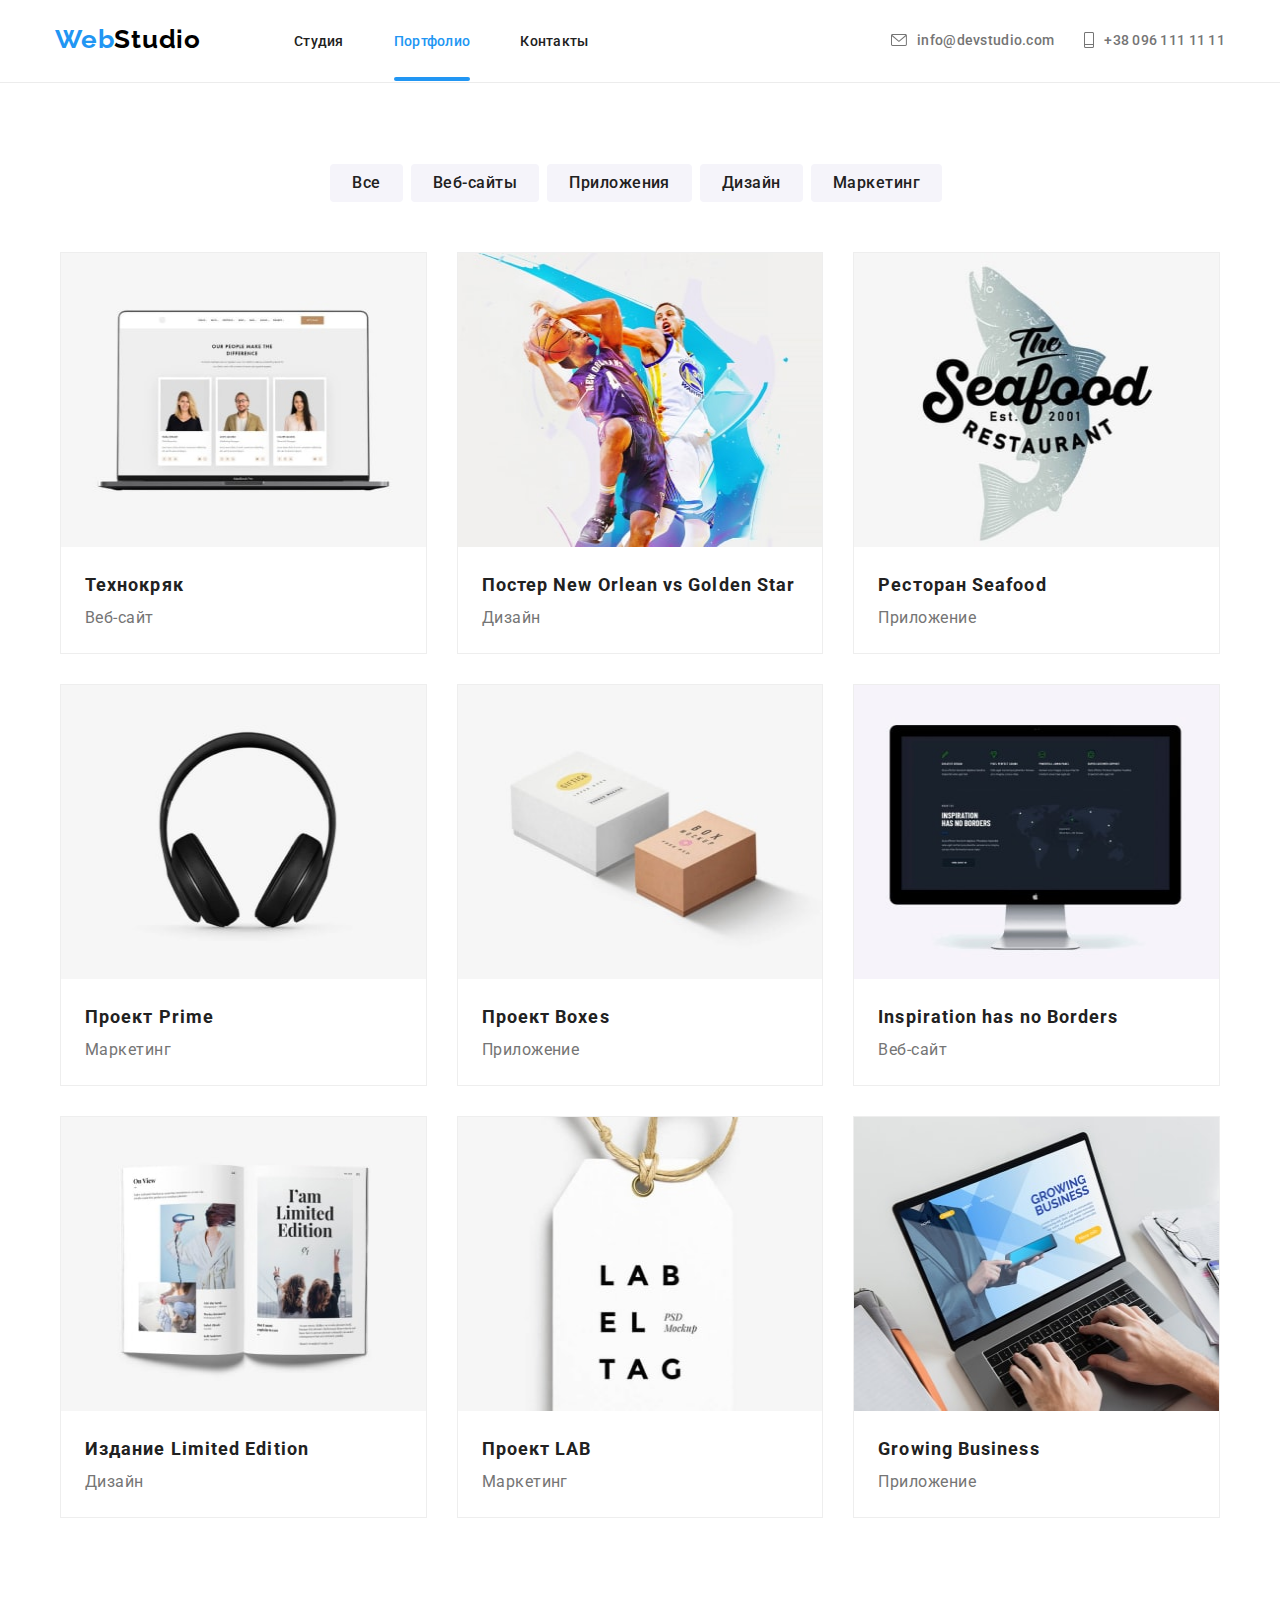
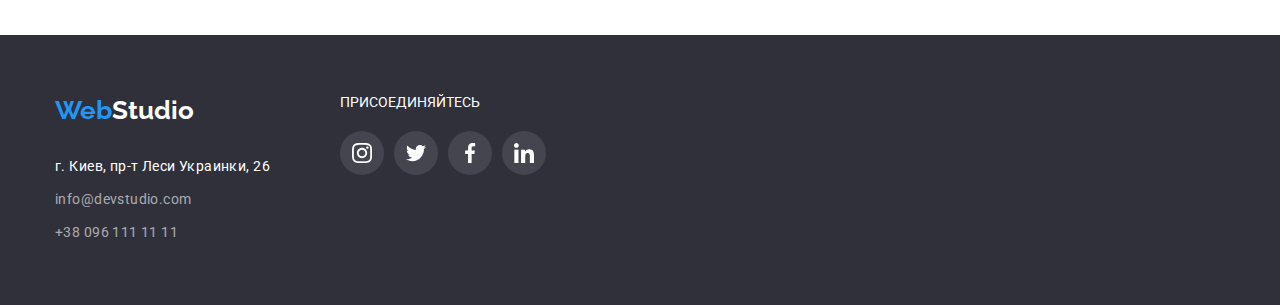
==== portfolio.html @ d1f21015 "update" ====
<!DOCTYPE html>
<html lang="ru">
<head>
    <meta charset="UTF-8">
    <meta name="viewport" content="width=device-width, initial-scale=1.0">
    <title>Portfolio</title>
    <link rel="stylesheet" href="https://cdnjs.cloudflare.com/ajax/libs/modern-normalize/1.0.0/modern-normalize.min.css" />
    <link rel="stylesheet" href="./css/modern-normalize.css">
    <link rel="preconnect" href="https://fonts.gstatic.com">
    <link href="https://fonts.googleapis.com/css2?family=Raleway:wght@700&family=Roboto:wght@400;500;700;900&display=swap"
        rel="stylesheet">
    <link rel="stylesheet" href="./css/slyle.css">  
</head>
<body>
    <!-- Header navigation-->
    <header class="header header-width">
        <div class="container">
            <div class="container-logo">
                <a class="logo-text-studio" href="./index.html" lang="en">
                    <span class="word-web">Web</span>Studio</a>
            </div>
            <nav class="navigation">
                <div class="container-item">
                    <ul class="navigation-menu list">
                        <li class="navigation-item">
                            <a class="navigation-list-link " href="index.html">Студия</a>
                        </li>
                        <li class="navigation-item">
                            <a class="navigation-list-link current" href="portfolio.html">Портфолио</a>
                        </li>
                        <li class="navigation-item">
                            <a class="navigation-list-link" href="#">Контакты</a>
                        </li>
                    </ul>
                </div>
    
            </nav>
        </div>
    
        <div class="container-address">
            <ul class="address-list list">
                <li>
                    <address class="address">
                        <a class="header-mail" href="mailto:info@devstudio.com">
                            <svg class="email-icon" width="16" height="12">
                                <use href="./images/sprite.svg#icon-email"></use>
                            </svg>
                            info@devstudio.com</a>
    
                    </address>
                </li>
                <li>
                    <address class="address">
                        <a class="header-tel" href="tel:+380961111111">
                            <svg class="tel-icon" width="10" height="16">
                                <use href="./images/sprite.svg#icon-telephon"></use>
                            </svg>
                            +38 096 111 11 11</a>
    
                    </address>
                </li>
            </ul>
        </div>
    
    </header>
    <main>
        <!--Portfolio-->
        <section class="portfolio-box indent">
            <div class="container-portfolio">
                <ul class="button-list list">
                    <li>
                        <a href="#">
                            <button class="portfolio-btn button" type="button">Все</button>
                        </a>
                        
                    </li>
                    <li>
                        <a href="#">
                            <button class="portfolio-btn button" type="button" >Веб-сайты</button>
                        </a>
                    </li>
                    <li>
                        <a href="#">
                            <button class="portfolio-btn button" type="button" >Приложения</button>
                        </a>
                    </li>
                    <li>
                        <a href="#">
                            <button class="portfolio-btn button" type="button" >Дизайн</button>
                        </a>
                    </li>
                    <li>
                        <a href="#"></a>
                            <button class="portfolio-btn button" type="button" >Маркетинг</button>
                        </a>
                    </li>
                </ul>                    
                        <ul class="portfolio-list list">
                            <li class="item-chart" >
                                
                                <div class="image-thumb">
                                    <img class="image" src="./images/portfolio/technocryak.jpg" 
                                    width="370" height="294" alt="Ноутбук с загруженной веб страницой">

                                        <div class="bg-text">
                                            <p class="item-text">
                                                Технокряк это современная площадка распространения коронавируса. Компании используют эту платформу для цифрового
                                                шпионажа и атак на защищённые сервера конкурентов
                                            </p>                                        
                                        </div>
                                </div>
                                        <div class="size-word">
                                            <h2 class="title">Технокряк</h2>
                                            <p class="description">Веб-сайт</p>
                                        </div>                                   
                            </li>
                                <li class="item-chart">
                                    <div class="image-thumb">
                                        <img class="image" src="./images/portfolio/poster.jpg" width="370" height="294" alt="Постер с двумя баскетболистами">
                                            <div class="bg-text">
                                                <p class="item-text">
                                                    Технокряк это современная площадка распространения коронавируса. Компании используют эту платформу для цифрового
                                                    шпионажа и атак на защищённые сервера конкурентов
                                                </p>
                                            </div>
                                    </div>
                                    <div class="size-word" >
                                        <h2 class="title">Постер New Orlean vs Golden Star</h2>
                                        <p class="description">Дизайн</p>
                                    </div>
                                </li>

                            <li class="item-chart" >
                                <div class="image-thumb">
                                    <img class="image" src="./images/portfolio/restor_seafood.jpg" width="370" height="294" alt="Логотип рестрика ">
                                        <div class="bg-text">
                                            <p class="item-text">
                                                Технокряк это современная площадка распространения коронавируса. Компании используют эту платформу для цифрового
                                                шпионажа и атак на защищённые сервера конкурентов
                                            </p>
                                        </div>
                                </div>
                                            <div class="size-word" >
                                                <h2 class="title">Ресторан Seafood</h2>
                                                <p class="description">Приложение</p>
                                            </div>
                            </li>

                            <li class="item-chart">
                                <div class="image-thumb">
                                    <img class="image" src="./images/portfolio/headphone_project_prime.jpg" width="370" height="294" alt="Наушники">
                                        <div class="bg-text">
                                            <p class="item-text">
                                                Технокряк это современная площадка распространения коронавируса. Компании используют эту платформу для цифрового
                                                шпионажа и атак на защищённые сервера конкурентов
                                            </p>
                                        </div>
                                </div>
                                            <div class="size-word" >
                                                <h2 class="title">Проект Prime</h2>
                                                <p class="description">Маркетинг</p>
                                            </div>                                
                            </li>

                            <li class="item-chart">
                                <div class="image-thumb">
                                    <img class="image" src="./images/portfolio/project_boxes.jpg" width="370" height="294" alt="Макет коробок">
                                        <div class="bg-text">
                                            <p class="item-text">
                                                Технокряк это современная площадка распространения коронавируса. Компании используют эту платформу для цифрового
                                                шпионажа и атак на защищённые сервера конкурентов
                                            </p>
                                        </div>
                                </div>
                                            <div class="size-word" >
                                                <h2 class="title">Проект Boxes</h2>
                                                <p class="description">Приложение</p>
                                            </div>
                            </li>

                            <li class="item-chart">
                                <div class="image-thumb">
                                    <img class="image" src="./images/portfolio/inspiration.jpg" width="370" height="294" alt="Изображение компьютера с программой">
                                        <div class="bg-text">
                                            <p class="item-text">
                                                Технокряк это современная площадка распространения коронавируса. Компании используют эту платформу для цифрового
                                                шпионажа и атак на защищённые сервера конкурентов
                                            </p>
                                        </div>
                                </div>
                                            <div class="size-word" >
                                                <h2 class="title">Inspiration has no Borders</h2>
                                                <p class="description">Веб-сайт</p>
                                            </div>
                            </li>

                            <li class="item-chart">
                                <div class="image-thumb">
                                    <img class="image" src="./images/portfolio/limited_edition.jpg" width="370" height="294" alt="Раскрытый журнал">
                                        <div class="bg-text">
                                            <p class="item-text">
                                                Технокряк это современная площадка распространения коронавируса. Компании используют эту платформу для цифрового
                                                шпионажа и атак на защищённые сервера конкурентов
                                            </p>
                                        </div>
                                </div>
                                            <div class="size-word" >
                                                <h2 class="title">Издание Limited Edition</h2>
                                                <p class="description">Дизайн</p>
                                            </div>
                            </li>

                            <li class="item-chart">
                                <div class="image-thumb">
                                    <img class="image" src="./images/portfolio/project_lab.jpg" width="370" height="294" alt="проект лаб">
                                        <div class="bg-text">
                                            <p class="item-text">
                                                Технокряк это современная площадка распространения коронавируса. Компании используют эту платформу для цифрового
                                                шпионажа и атак на защищённые сервера конкурентов
                                            </p>
                                        </div>
                                </div>
                                            <div class="size-word" >
                                                <h2 class="title">Проект LAB</h2>   
                                                <p class="description">Маркетинг</p>
                                            </div>
                            </li>

                            <li class="item-chart">
                                <div class="image-thumb">
                                    <img class="image" src="./images/portfolio/growing_business.jpg" width="370" height="294" alt="Ноутбук с изображением">
                                        <div class="bg-text">
                                            <p class="item-text">
                                                Технокряк это современная площадка распространения коронавируса. Компании используют эту платформу для цифрового
                                                шпионажа и атак на защищённые сервера конкурентов
                                            </p>
                                        </div>
                                </div>
                                                <div class="size-word" >
                                                    <h2 class="title">Growing Business</h2>
                                                    <p class="description">Приложение</p>
                                                </div>
                            </li>
                               
                        </ul>
                    
            </div>
        </section>       
    
    </main>
    <!-- footer -->
    <footer class="contact-form">
        <div class="footer-box header-width">
    
            <div class="footer-container">
                <a class="footer-logo" href="./index.html" lang="en">
                    <span class="word-web">Web</span>Studio</a>
                <address class="footer-address">
                    <ul class="footer-info list">
                        <li class="contact-list">
                            <p class="address-link">г. Киев, пр-т Леси Украинки, 26</p>
                        </li>
                        <li class="contact-list">
                            <a class="contact-list-link" href="mailto:info@devstudio.com">info@devstudio.com</a>
                        </li>
                        <li class="contact-list">
                            <a class="contact-list-link" href="tel:+380961111111">+38 096 111 11 11</a>
                        </li>
                    </ul>
    
                </address>
            </div>
    
            <div class="footer-social">
            
                <p class="footer-social-box">Присоединяйтесь</p>
                <ul class="footer-social-list list">
            
                    <li class="footer-social-item">
                        <a class="footer-social-link" href="#">
                            <svg class="footer-icon" width="20" height="20">
                                <use href="./images/sprite.svg#icon-instagram"></use>
                            </svg>
                        </a>
                    </li>
            
                    <li class="footer-social-item">
                        <a class="footer-social-link" href="#">
                            <svg class="footer-icon" width="20" height="20">
                                <use href="./images/sprite.svg#icon-twitter"></use>
                            </svg>
                        </a>
                    </li>
            
                    <li class="footer-social-item">
                        <a class="footer-social-link" href="#">
                            <svg class="footer-icon" width="20" height="20">
                                <use href="./images/sprite.svg#icon-facebook"></use>
                            </svg>
                        </a>
                    </li>
            
                    <li class="footer-social-item">
                        <a class="footer-social-link" href="#">
                            <svg class="footer-icon" width="20" height="20">
                                <use href="./images/sprite.svg#icon-linkedin"></use>
                            </svg>
                        </a>
                    </li>
            
                </ul>
            
            
            </div>
        </div>
    </footer>
</body>

</html>
---- css/slyle.css ----
html {
  box-sizing: border-box;
}

*,
*::before,
*::after {
  box-sizing: inherit;
}

:root {
  --accent-color: #2196f3;
  --secondary-color: #212121;
  --main-font: 'Roboto', sans-serif;
  --second-bg-color: #f5f4fa;
  --gradient-color: rgba(47, 48, 58, 0.4);
  --logo-client: #afb1b8;
}
body {
  font-family: var(--main-font);
}

/* ------------- option for reset---------- */
h1,
h2,
h3,
h4,
h5,
h6 {
  margin: 0;
}

ul,
ol {
  margin: 0;
  padding: 0;
}

p {
  margin: 0;
}

img {
  display: block;
}
/* ----------------------------------------- */

.list {
  list-style: none;
}

.header-width {
  width: 1170px;
  margin-left: auto;
  margin-right: auto;
}

.button {
  display: inline-block;
  color: var(--secondary-color);
  background-color: #f5f4fa;
  font-family: inherit;
  border-radius: 4px;
  border: none;
  text-align: center;
}

/*---------- шапка ------------*/

.header {
  display: flex;
  /* border: 1px solid teal; */
  justify-content: space-between;
}

/* ----------------контейнер шапки----------------------*/

.header .container {
  display: flex;
}

/* ------------- flex логотип ------------------*/
.header .container-logo {
  display: flex;
  margin-right: 93px;
}

.container-logo {
  padding-top: 24px;
  padding-bottom: 25px;
}
/* -------------параметры шрифта логотипа-----------------*/

.logo-text-studio {
  font-family: 'Raleway', sans-serif;
  font-style: normal;
  font-weight: bold;
  font-size: 26px;
  line-height: 1.192;
  letter-spacing: 0.03em;
  text-decoration: none;
  color: #000000;
}
.word-web {
  color: var(--accent-color);
}

/* ----------- flex студия + портфолио + контакты ----------------*/
.navigation-menu {
  display: flex;
}

.navigation-item:not(:last-child) {
  margin-right: 50px;
}

.container-item {
  padding-top: 32px;
  padding-bottom: 32px;
}

/* ----------- наведение мышки ----------------*/
.navigation-list-link:hover,
.navigation-list-link:focus,
.header-mail:hover,
.header-mail:focus,
.header-tel:hover,
.header-tel:focus {
  color: var(--accent-color);
}

.email-icon,
.tel-icon {
  fill: currentColor;
}
.navigation-menu .navigation-list-link.current {
  color: var(--accent-color);
}

/* ----------параметры шрифта студия + портфолио + контакты ------------------*/

.navigation-list-link {
  position: relative;
  font-weight: 500;
  font-size: 14px;
  line-height: 1.142;
  letter-spacing: 0.02em;
  text-decoration: none;
  color: var(--secondary-color);
  padding-top: 32px;
  padding-bottom: 32px;
  transition: 300ms;
}
/* -------------------нижнее подчеркивание------------------------ */

.navigation-menu .navigation-list-link.current::after {
  position: absolute;
  content: '';
  display: block;
  left: 0;
  bottom: 0;
  width: 100%;
  height: 4px;
  background-color: var(--accent-color);
  border-radius: 2px;
  transition: 300ms;
}

/* .navigation-list-link:hover::after {
  opacity: 1;
} */

/* ------------ flex номер + имеил ------------------*/

.container-address {
  display: flex;
}

.address-list {
  display: flex;
  padding-top: 32px;
  padding-bottom: 32px;
}

.address-list .header-mail {
  margin-right: 30px;
}
/* ------------ параметры шрифта номер + имеил ------------------*/
.header-tel,
.header-mail {
  display: flex;
  align-items: center;
  font-style: normal;
  font-weight: 500;
  font-size: 14px;
  line-height: 1.142;
  letter-spacing: 0.02em;
  text-decoration: none;
  color: #757575;
  transition: 500ms;
}
.tel-icon,
.email-icon {
  margin-right: 10px;
}
/*---------------BLOCK II------------------*/

/*---------------HERO -----------------------


----------------------фон текста----------------*/
.hero {
  background-color: #2f303a;
  max-width: 1600px;
  height: 600px;

  margin-left: auto;
  margin-right: auto;
  padding-top: 200px;
  padding-bottom: 200px;

  text-align: center;
  background-image: linear-gradient(
      var(--gradient-color),
      var(--gradient-color)
    ),
    url('../images/banner.jpg');
  background-repeat: no-repeat;
  background-size: cover;
  background-position: center;
}

/*---------------параметры шрифта текста-------------------*/
.hero-title {
  margin-left: auto;
  margin-right: auto;
  font-weight: 900;
  font-size: 44px;
  line-height: 1.363;
  letter-spacing: 0.06em;
  text-transform: uppercase;
  color: #ffffff;
  text-align: center;
}
/*---------------ширина эфективные решения-------------------*/
.hero .hero-title {
  width: 696px;
}

/*---------------Кнопка заказать услугу-------------------*/
.container-button {
  display: block;
  text-align: center;
  margin-top: 30px;
  font-family: var(--accent-color);
}
.modal-btn {
  min-width: 200px;
  min-height: 50px;
  font-family: var(--accent-color);
  font-weight: 700;
  font-size: 16px;
  outline: none;
  line-height: 1.187;
  color: #ffffff;
  letter-spacing: 0.06em;
  padding: 10px 32px;
  background-color: var(--accent-color);
  box-shadow: 0px 4px 4px rgba(0, 0, 0, 0.15);
  border-radius: 4px;
  border: none;
  cursor: pointer;
}
/*----------модальное окно---------------*/
.backdrop {
  position: fixed;
  top: 0;
  left: 0;
  width: 100%;
  height: 100%;
  background-color: rgba(133, 132, 132, 0.5);
  transition: 1000ms;
  z-index: 100;
}

.backdrop.is-hidden {
  opacity: 0;
  visibility: hidden;
  pointer-events: none;
  transition: all 100ms linear;
}

.modal {
  position: absolute;
  top: 50%;
  left: 50%;
  transform: translate(-50%, -50%);
  height: 581px;
  min-width: 528px;
  background-color: #fff;
  box-shadow: 0px 1px 3px rgba(0, 0, 0, 0.12), 0px 1px 1px rgba(0, 0, 0, 0.14),
    0px 2px 1px rgba(0, 0, 0, 0.2);
  border-radius: 4px;
  padding: 40px;
}
/* ------------офрмление форм------------------- */
.modal-form {
  display: flex;
  flex-direction: column;
}

.modal-form-messege {
  width: 100%;
  height: 120px;
  resize: none;
}
.modal-form-messege::placeholder{
  te
}
.modal-form-input {
  width: 100%;
  width: 40px;
  border-radius: 4px;
  padding-left: 42px;
  margin-top: 4px;
  box-shadow: 0px 1px 3px rgba(0, 0, 0, 0.12), 0px 1px 1px rgba(0, 0, 0, 0.14),
    0px 2px 1px rgba(0, 0, 0, 0.2);
}
.modal-form-field {
  position: relative;
}

.modal-form-icon {
  display: block;
  position: absolute;
  bottom: 11px;
  width: 18px;
  height: 18px;
  background-color: teal;
  transition: border-color 250ms linear;
}

.modal-form-input:focus + .modal-form-icon {
  background-color: var(--accent-colot);
}

/*-------кнопка крестик---------------*/
.close {
  position: absolute;
  right: 8px;
  top: 8px;
  width: 30px;
  height: 30px;
  cursor: pointer;
  border-radius: 50%;
  background: #ffffff;
  border: 1px solid rgba(0, 0, 0, 0.1);
  background-color: #ffffff;
  outline: none;
}

.close:hover {
  color: var(--accent-color);
}

.box-button {
  display: flex;
}

/*---------------block III-------------------*/

/*-------chart список---------------*/

.thumb-container {
  display: flex;
  align-items: center;
  justify-content: center;
  height: 120px;
  margin-bottom: 30px;
  background-color: var(--second-bg-color);
  border-radius: 4px;
}

.otstup-sekcii {
  padding-top: 94px;
}

.title-list {
  display: flex;
}

.title-list .item:not(:nth-child(4n)) {
  margin-right: 30px;
}

.title-list .item {
  width: 270px;
}

.desription-item {
  font-weight: bold;
  font-size: 14px;
  line-height: 1.142;
  letter-spacing: 0.03em;
  text-transform: uppercase;
  color: var(--secondary-color);
  margin-bottom: 10px;
}

.desription {
  margin-top: 10px;
  font-weight: normal;
  font-size: 14px;
  line-height: 1.714;
  letter-spacing: 0.03em;

  color: #757575;
}

/*---------- about us ------------*/

.service {
  padding-top: 94px;
  padding-bottom: 94px;
}

.about-us-list {
  display: flex;
  justify-content: center;
}

.about-us-list .about-us-img:not(:nth-child(3n)) {
  margin-right: 30px;
}

.about-us-title {
  margin-bottom: 50px;
  font-weight: bold;
  font-size: 36px;
  line-height: 1.166;
  text-align: center;
  letter-spacing: 0.03em;
  color: var(--secondary-color);
}

/* --------------текст на фоне картинок/вкладка студия----------- */
.about-us-img {
  position: relative;
}
.text-bg-2 {
  position: absolute;
  padding: 27px;
  width: 100%;
  bottom: 0;
  left: 0;
  display: block;
  font-weight: bold;
  font-size: 14px;
  line-height: 1.142;
  text-align: center;
  letter-spacing: 0.03em;
  text-transform: uppercase;
  background: rgba(47, 48, 58, 0.8);
  color: #ffffff;
}

/*---------- Our team ------------*/

.our-team {
  padding-top: 94px;
  padding-bottom: 94px;
  background-color: var(--second-bg-color);
}

.name {
  display: flex;
  /* border: 1px solid teal; */
  justify-content: center;
}

.name .name-team:not(:nth-child(4n)) {
  margin-right: 30px;
}

.name .name-team {
  display: block;
  margin-bottom: 30px;
}

.name-team .image {
  margin-bottom: 30px;
}

.our-team-title {
  margin-bottom: 50px;
  font-weight: bold;
  font-size: 36px;
  line-height: 1.166;
  text-align: center;
  letter-spacing: 0.03em;
  color: var(--secondary-color);
}
.name-list {
  margin-bottom: 10px;
  font-style: normal;
  font-weight: 500;
  font-size: 16px;
  line-height: 1.187;
  text-align: center;
  letter-spacing: 0.03em;
  color: var(--secondary-color);
}

.list-position {
  margin-bottom: 16px;
  font-weight: 500;
  font-size: 16px;
  line-height: 1.187;
  text-align: center;
  letter-spacing: 0.03em;
  color: #757575;
}

.name .name-team {
  background-color: #ffffff;
  box-shadow: 0px 1px 3px rgba(0, 0, 0, 0.12), 0px 1px 1px rgba(0, 0, 0, 0.14),
    0px 2px 1px rgba(0, 0, 0, 0.2);
  border-radius: 0px 0px 4px 4px;
}

/* ---------------icon--------------------- */

.social-box {
  padding-left: 32px;
  padding-right: 32px;
  padding-bottom: 30px;
}

.icon-list {
  display: flex;
  align-items: center;
  justify-content: space-between;
}

.icon-list-link {
  display: flex;
  align-items: center;
  justify-content: center;
  width: 44px;
  height: 44px;
  border-radius: 50%;
  color: #afb1b8;
  transition: 500ms;
}

.icon-list-link:hover,
.icon-list-link:focus {
  background-color: var(--accent-color);
  color: #ffffff;
}

.list-icon {
  fill: currentColor;
}

/* ------------------наши клиенты------------------------- */

.client {
  padding-top: 94px;
  padding-bottom: 94px;
}

.title-box {
  margin-bottom: 50px;
  color: var(--primary-text-color);
  font-weight: 700;
  font-size: 36px;
  line-height: 1.16;
  text-align: center;
}
.client-list {
  display: flex;
  justify-content: space-between;
}

.client-link {
  display: flex;
  align-items: center;
  justify-content: center;
  width: 170px;
  height: 90px;
  color: var(--logo-client);
  border: 1px solid var(--logo-client);
  border-radius: 4px;
  transition: 500ms;
}

.client-link:hover,
.client-link:focus {
  color: var(--accent-color);
  border: 1px solid var(--accent-color);
}

.client-icon {
  fill: currentColor;
}

/*---------- footer ------------*/
.footer {
  display: block;
}

.footer-address {
  display: flex;
  flex-direction: column;
  margin-top: 20px;

  /* border: 1px solid teal; */
}

.footer-address .contact-list:not(:last-child) {
  margin-bottom: 9px;
  margin-top: 9px;
}

.footer-logo {
  margin-top: 60px;
  color: #ffffff;
  text-decoration: none;
  font-family: Raleway, sans-serif;
  font-weight: 700;
  font-size: 26px;
  line-height: 1.2;
}

.contact-form {
  background: #2f303a;
  padding-top: 60px;
  padding-bottom: 60px;
}

.address-link {
  font-style: normal;
  font-weight: normal;
  font-size: 14px;
  line-height: 1.714;
  letter-spacing: 0.03em;
  color: #ffffff;
}

.contact-list-link {
  font-style: normal;
  font-weight: normal;
  font-size: 14px;
  line-height: 1.714;
  text-decoration: none;
  letter-spacing: 0.03em;
  color: rgba(255, 255, 255, 0.6);
}

/* -----------------футер социальные сети--------------------- */

.footer-box {
  display: flex;
}

.footer-social {
  width: 206px;
  justify-content: center;
  align-items: center;
}

.footer-social-list {
  display: flex;
}

.footer-social-item:not(:last-child) {
  margin-right: 10px;
}

.footer-social-link {
  display: flex;
  align-items: center;
  justify-content: center;
  width: 44px;
  height: 44px;
  border-radius: 50%;
  background-color: rgba(255, 255, 255, 0.1);
  color: #ffffff;
  transition: 500ms;
}

.footer-social {
  padding-left: 70px;
}
.footer-social-box {
  margin-bottom: 20px;
  color: #ffffff;
  text-transform: uppercase;
  font-size: 14px;
  line-height: 1.14;
}

.footer-icon {
  fill: currentColor;
}
.footer-social-link:hover,
.footer-social-link:focus {
  background-color: var(--accent-color);
}

/* ----------- Portfolio----------------- */

.indent {
  border-top: 1px solid #ececec;
  padding-top: 76px;
  padding-bottom: 112px;
}

.button-list {
  display: flex;
  justify-content: center;
  margin-bottom: 50px;
  /* border: 1px solid teal; */
}

.button-list .button {
  margin-right: 8px;
  padding: 6px 22px;
  min-width: 73px;
  font-weight: 500;
  font-size: 16px;
  line-height: 1.6;
  text-align: center;
  letter-spacing: 0.03em;
  cursor: pointer;
  transition: 500ms;
}

.portfolio-btn.button:hover,
.portfolio-btn.button:focus {
  color: #ffffff;
  background: var(--accent-color);
  box-shadow: 0px 3px 1px rgba(0, 0, 0, 0.1), 0px 1px 2px rgba(0, 0, 0, 0.08),
    0px 2px 2px rgba(0, 0, 0, 0.12);
  border-radius: 4px;
}
/*-----------------секция фото-------------------------*/

.container-portfolio {
  max-width: 1170px;
  padding: 5px;
  margin-left: auto;
  margin-right: auto;
}

.portfolio-list .item-chart:focus,
.portfolio-list .item-chart:hover {
  box-shadow: 0px 1px 1px rgba(0, 0, 0, 0.12), 0px 4px 4px rgba(0, 0, 0, 0.06),
    1px 4px 6px rgba(0, 0, 0, 0.16);
}

.portfolio-list {
  display: flex;
  flex-wrap: wrap;
  margin-left: -30px;
  margin-top: -30px;
}
.portfolio-list .image {
  width: 100%;
  display: flex;
}
/* ------------текст технокряк в изображении--------------------- */

.image-thumb {
  position: relative;
  overflow: hidden;
}

.image-thumb:hover .bg-text {
  transform: translateY(0);
}

.bg-text {
  position: absolute;
  margin: 0;
  padding: 63px 24px;
  top: 0;
  left: 0;
  height: 100%;
  width: 100%;
  background: rgba(33, 150, 243, 0.9);
  transition: transform 250ms linear;
  transform: translateY(100%);
}
.item-text {
  color: #ffffff;
  font-family: var(--accent-color);
  font-size: 18px;
  font-weight: 10px;
  line-height: 1.555;
  letter-spacing: 0.03em;
}

/* -------------------------------------------------------------- */

.item-chart {
  flex-basis: calc(100% / 3 - 30px);
  margin-left: 30px;
  margin-top: 30px;
  background-color: #ffffff;
  border: 1px solid #eeeeee;
  cursor: pointer;
  transition: 500ms;
}

.title {
  font-family: var(--accent-color);
  font-weight: bold;
  font-size: 18px;
  line-height: 2;
  letter-spacing: 0.06em;
  color: #212121;
}

.description {
  font-family: var(--accent-color);
  font-size: 16px;
  line-height: 1.875;
  letter-spacing: 0.03em;
  color: #757575;
}

.size-word {
  padding: 20px 24px;
}
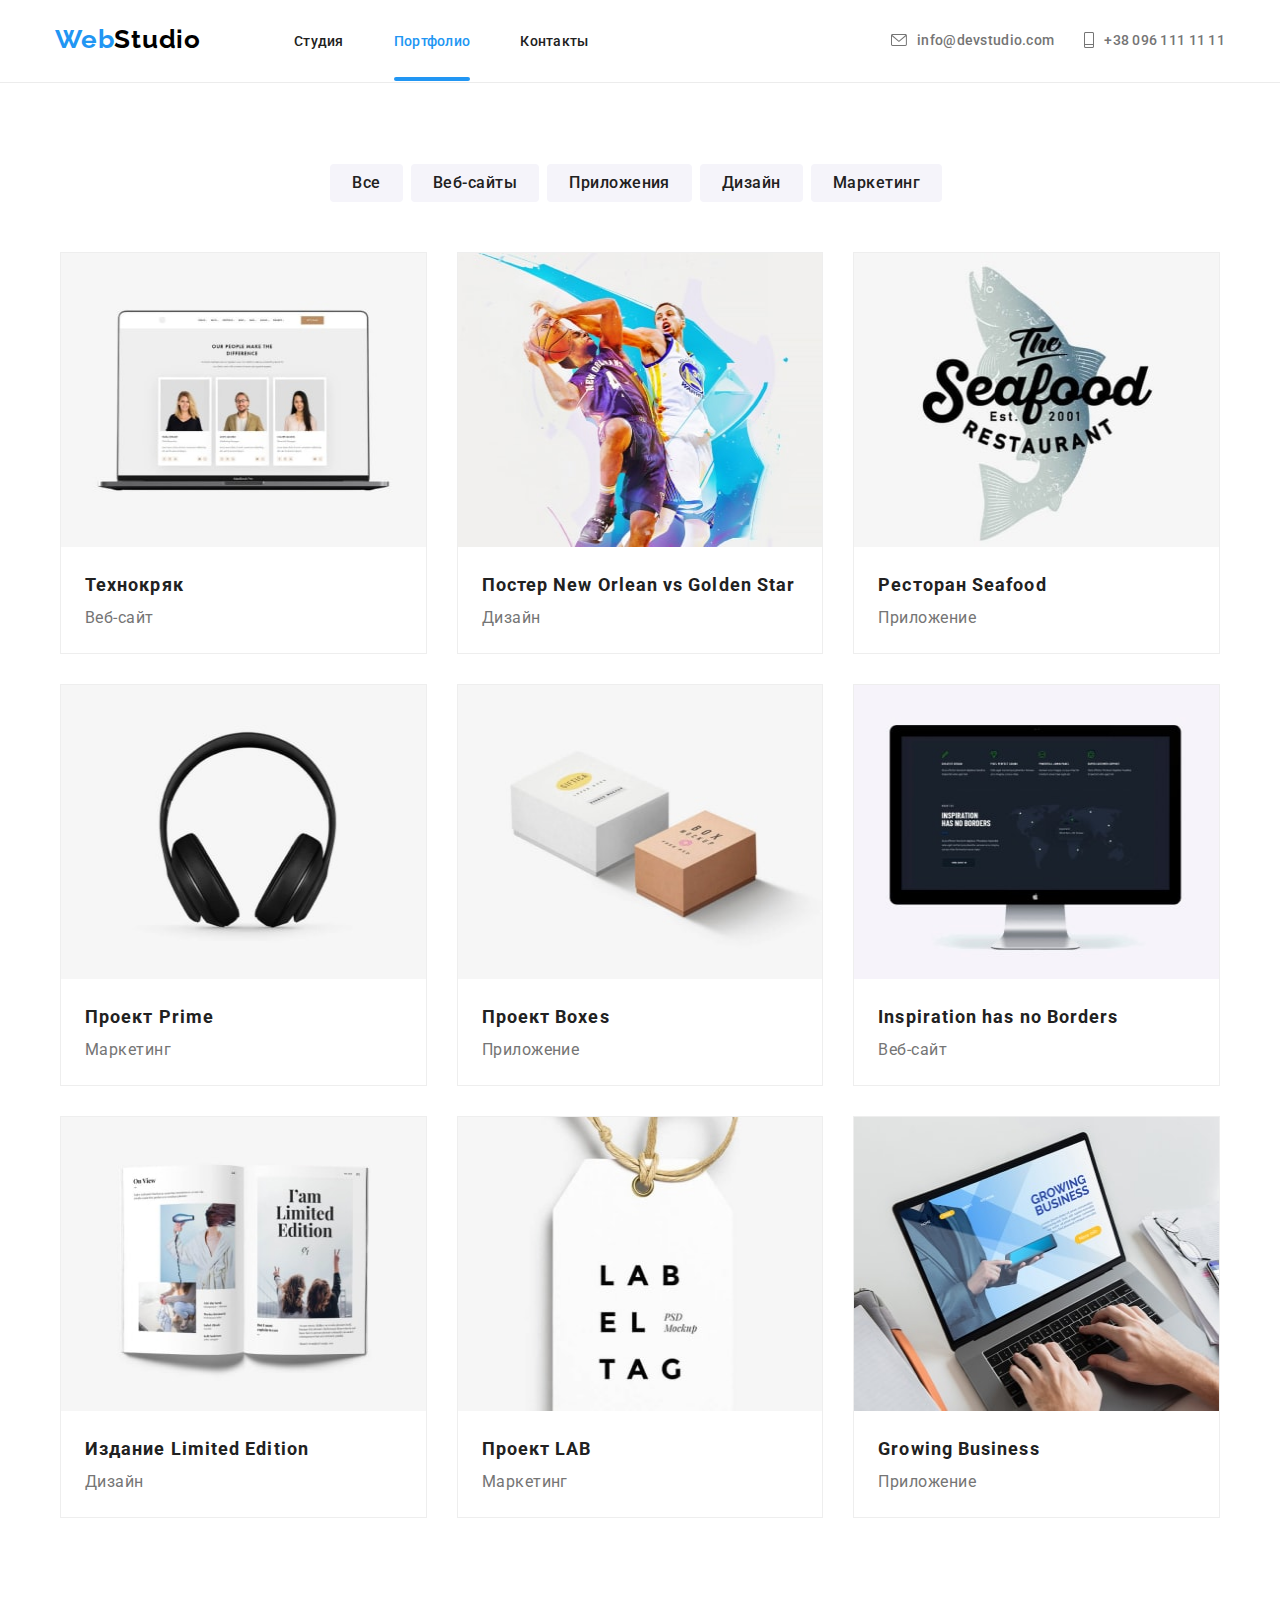
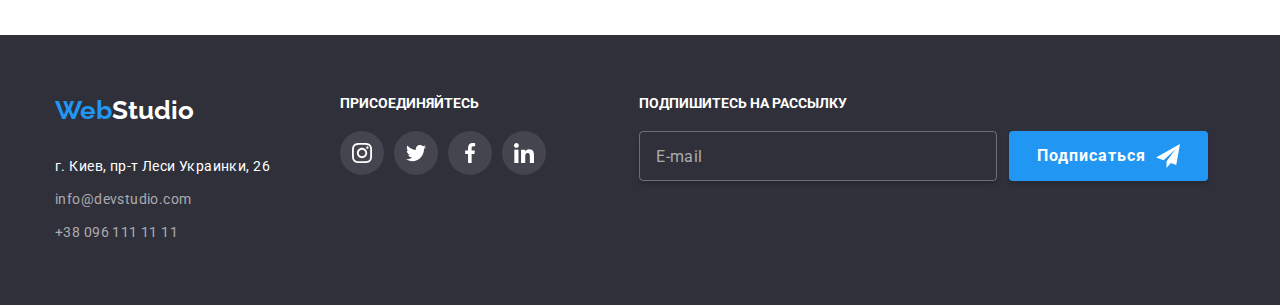
==== commit 8fb3f32c: "update" ====
--- a/portfolio.html
+++ b/portfolio.html
@@ -308,10 +308,23 @@
                         </a>
                     </li>
             
-                </ul>
-            
-            
+                </ul>          
             </div>
+                <form action="#" class="footer-form">
+                    <div class="footer-form-box">
+                
+                        <div class="footer-form-field">
+                            <label class="footer-form-label" for="subscribe">Подпишитесь на рассылку</label>
+                            <input class="footer-form-input" type="email" name="subscribe" id="subscribe" placeholder="E-mail">
+                        </div>
+                        <button type="submit" class="button footer-form-button">
+                            Подписаться
+                            <svg class="footer-form-icon" width="24" height="24">
+                                <use href="./images/sprite.svg#icon_telegram"></use>
+                            </svg>
+                        </button>
+                    </div>
+                </form>
         </div>
     </footer>
 </body>
--- a/css/slyle.css
+++ b/css/slyle.css
@@ -15,6 +15,7 @@
   --second-bg-color: #f5f4fa;
   --gradient-color: rgba(47, 48, 58, 0.4);
   --logo-client: #afb1b8;
+  --timing: cubic-bezier(0.4, 0, 0.2, 1);
 }
 body {
   font-family: var(--main-font);
@@ -43,6 +44,7 @@
 img {
   display: block;
 }
+
 /* ----------------------------------------- */
 
 .list {
@@ -166,10 +168,6 @@
   transition: 300ms;
 }
 
-/* .navigation-list-link:hover::after {
-  opacity: 1;
-} */
-
 /* ------------ flex номер + имеил ------------------*/
 
 .container-address {
@@ -219,7 +217,6 @@
   padding-top: 200px;
   padding-bottom: 200px;
 
-  text-align: center;
   background-image: linear-gradient(
       var(--gradient-color),
       var(--gradient-color)
@@ -295,53 +292,181 @@
   top: 50%;
   left: 50%;
   transform: translate(-50%, -50%);
-  height: 581px;
-  min-width: 528px;
+  width: 528px;
+  min-height: 581px;
+  padding-top: 40px;
+  padding-right: 45px;
+  padding-bottom: 40px;
+  padding-left: 35px;
   background-color: #fff;
   box-shadow: 0px 1px 3px rgba(0, 0, 0, 0.12), 0px 1px 1px rgba(0, 0, 0, 0.14),
     0px 2px 1px rgba(0, 0, 0, 0.2);
   border-radius: 4px;
-  padding: 40px;
-}
-/* ------------офрмление форм------------------- */
-.modal-form {
-  display: flex;
-  flex-direction: column;
-}
-
+  transition-property: transform;
+  transition-duration: 250ms;
+  transition-timing-function: var(--timing);
+  transition-delay: 150ms;
+}
+/* ------------офoрмление форм------------------- */
+.form-title {
+  display: flex;
+  justify-content: center;
+  margin-bottom: 12px;
+  color: var(--secondary-color);
+  font-size: 20px;
+  font-weight: 700;
+  line-height: 1.172;
+}
+.form-input {
+  width: 100%;
+  height: 40px;
+  border: 1px solid rgba(33, 33, 33, 0.2);
+  border-radius: 4px;
+  padding-left: 42px;
+  margin-top: 4px;
+  cursor: pointer;
+  transition: border-color 250ms linear;
+}
+
+.form-input:focus,
+.form-input:hover {
+  outline: none;
+  border-color: var(--accent-color);
+}
+.form-name {
+  margin-bottom: 10px;
+  /* outline: 1px solid teal; */
+}
+
+.form-input:hover + .icon-input,
+.form-input:focus + .icon-input {
+  fill: var(--accent-color);
+}
+.container-form-input {
+  position: relative;
+}
+
+.icon-input {
+  position: absolute;
+  width: 16px;
+  height: 16px;
+  top: 50%;
+  left: 12px;
+  transform: translateY(-50%);
+  transition: fill 250ms linear;
+}
+
+.text-agree {
+  font-family: var(--main-font);
+  color: var(--accent-color);
+  text-decoration: underline;
+  margin-left: 3px;
+}
+.modal-form-field {
+  font-family: var(--main-font);
+  color: #757575;
+  font-size: 12px;
+  line-height: 1.166;
+  letter-spacing: 0.01em;
+  color: #757575;
+}
 .modal-form-messege {
   width: 100%;
   height: 120px;
+  border: 1px solid rgba(33, 33, 33, 0.2);
+  border-radius: 4px;
+  padding: 12px 16px;
+  margin-top: 4px;
   resize: none;
-}
-.modal-form-messege::placeholder{
-  te
-}
-.modal-form-input {
-  width: 100%;
-  width: 40px;
+  transition: border-color 250ms linear;
+  cursor: pointer;
+}
+.modal-form-messege::placeholder {
+  font-size: 14px;
+  line-height: 1.142;
+  letter-spacing: 0.01em;
+  color: rgba(117, 117, 117, 0.5);
+}
+.modal-form-messege:focus,
+.modal-form-messege:hover {
+  outline: none;
+  border-color: var(--accent-color);
+}
+
+/* ----------------сделал чекбокс----------------- */
+.modal-form-policy:checked + .modal-form-policy-text::before {
+  background-color: var(--accent-color);
+  background-image: url('../icon/icon_check.svg');
+  border: none;
+}
+
+.modal-form-policy-text::before {
+  content: '';
+  display: inline-block;
+  width: 16px;
+  height: 15px;
+  margin-right: 7px;
+  border: 2px solid var(--secondary-color);
+  border-radius: 2px;
+  background-repeat: no-repeat;
+  background-position: center;
+}
+.modal-form-policy-text {
+  font-size: 14px;
+  line-height: 1.714;
+  letter-spacing: 0.03em;
+  display: flex;
+  align-items: center;
+  justify-content: center;
+  letter-spacing: 0.01em;
+  color: #757575;
+}
+.container-checkbox {
+  margin-top: 20px;
+}
+.modal-form-btn {
+  display: inline-block;
+  align-items: center;
+  margin-top: 30px;
+}
+
+.visually-hidden {
+  position: absolute !important;
+  clip: rect(1px 1px 1px 1px); /* IE6, IE7 */
+  clip: rect(1px, 1px, 1px, 1px);
+  padding: 0 !important;
+  border: 0 !important;
+  height: 1px !important;
+  width: 1px !important;
+  overflow: hidden;
+}
+
+/* -------------синяя кнопка в модалке---------------- */
+.button-submit {
+  display: block;
+  min-width: 200px;
+  height: 50px;
+  padding: 10px 55px;
+  margin-left: auto;
+  margin-right: auto;
+  color: #fff;
+  background-color: var(--accent-color);
+  font-weight: 700;
+  font-size: 16px;
+  line-height: 1.8;
+  letter-spacing: 0.06em;
+  cursor: pointer;
+  /* transition-property: background-color, box-shadow; */
+  transition-duration: 250ms;
+  transition-timing-function: var(--timing);
+  border: none;
   border-radius: 4px;
-  padding-left: 42px;
-  margin-top: 4px;
-  box-shadow: 0px 1px 3px rgba(0, 0, 0, 0.12), 0px 1px 1px rgba(0, 0, 0, 0.14),
-    0px 2px 1px rgba(0, 0, 0, 0.2);
-}
-.modal-form-field {
-  position: relative;
-}
-
-.modal-form-icon {
-  display: block;
-  position: absolute;
-  bottom: 11px;
-  width: 18px;
-  height: 18px;
-  background-color: teal;
-  transition: border-color 250ms linear;
-}
-
-.modal-form-input:focus + .modal-form-icon {
-  background-color: var(--accent-colot);
+}
+
+.button-submit:hover,
+.button-submit:focus {
+  background: #188ce8;
+  box-shadow: 0px 4px 4px rgba(0, 0, 0, 0.15);
 }
 
 /*-------кнопка крестик---------------*/
@@ -359,8 +484,10 @@
   outline: none;
 }
 
-.close:hover {
+.close:hover,
+.close:focus {
   color: var(--accent-color);
+  fill: currentColor;
 }
 
 .box-button {
@@ -474,7 +601,6 @@
 
 .name {
   display: flex;
-  /* border: 1px solid teal; */
   justify-content: center;
 }
 
@@ -665,6 +791,7 @@
 }
 
 .footer-social {
+  display: block;
   width: 206px;
   justify-content: center;
   align-items: center;
@@ -672,6 +799,7 @@
 
 .footer-social-list {
   display: flex;
+  justify-content: center;
 }
 
 .footer-social-item:not(:last-child) {
@@ -691,14 +819,16 @@
 }
 
 .footer-social {
-  padding-left: 70px;
+  display: block;
+  margin-left: 70px;
 }
 .footer-social-box {
   margin-bottom: 20px;
-  color: #ffffff;
+  color: #fff;
+  font-size: 14px;
+  font-weight: 700;
+  line-height: 1.172;
   text-transform: uppercase;
-  font-size: 14px;
-  line-height: 1.14;
 }
 
 .footer-icon {
@@ -707,6 +837,72 @@
 .footer-social-link:hover,
 .footer-social-link:focus {
   background-color: var(--accent-color);
+}
+
+/* ------------Подпишись на рассылку------------- */
+.footer-form-field {
+  display: flex;
+  flex-direction: column;
+  margin-right: 12px;
+}
+.footer-form {
+  margin-left: 93px;
+}
+.footer-form-label {
+  display: block;
+  margin-bottom: 20px;
+  color: #fff;
+  font-size: 14px;
+  font-weight: 700;
+  line-height: 1.172;
+  text-transform: uppercase;
+}
+
+.footer-form-input {
+  width: 358px;
+  height: 50px;
+  padding-left: 16px;
+  color: rgba(255, 255, 255, 0.6);
+  background-color: transparent;
+  border: 1px solid rgba(255, 255, 255, 0.3);
+  border-radius: 4px;
+  box-shadow: 0px 4px 4px rgba(0, 0, 0, 0.15);
+}
+
+.footer-form-input::placeholder {
+  color: rgba(255, 255, 255, 0.6);
+  font-size: 16px;
+  font-weight: 400;
+  line-height: 1.25;
+  letter-spacing: 0.03em;
+}
+
+.footer-form-input:focus {
+  outline: none;
+}
+
+.footer-form-box {
+  display: flex;
+}
+
+.footer-form-button {
+  display: flex;
+  align-items: center;
+  align-self: flex-end;
+  padding: 10px 28px;
+  color: #fff;
+  font-size: 16px;
+  font-weight: 700;
+  line-height: 1.875;
+  letter-spacing: 0.06em;
+  background-color: var(--accent-color);
+  box-shadow: 0px 4px 4px rgba(0, 0, 0, 0.15);
+  cursor: pointer;
+}
+
+.footer-form-icon {
+  margin-left: 10px;
+  fill: #fff;
 }
 
 /* ----------- Portfolio----------------- */
